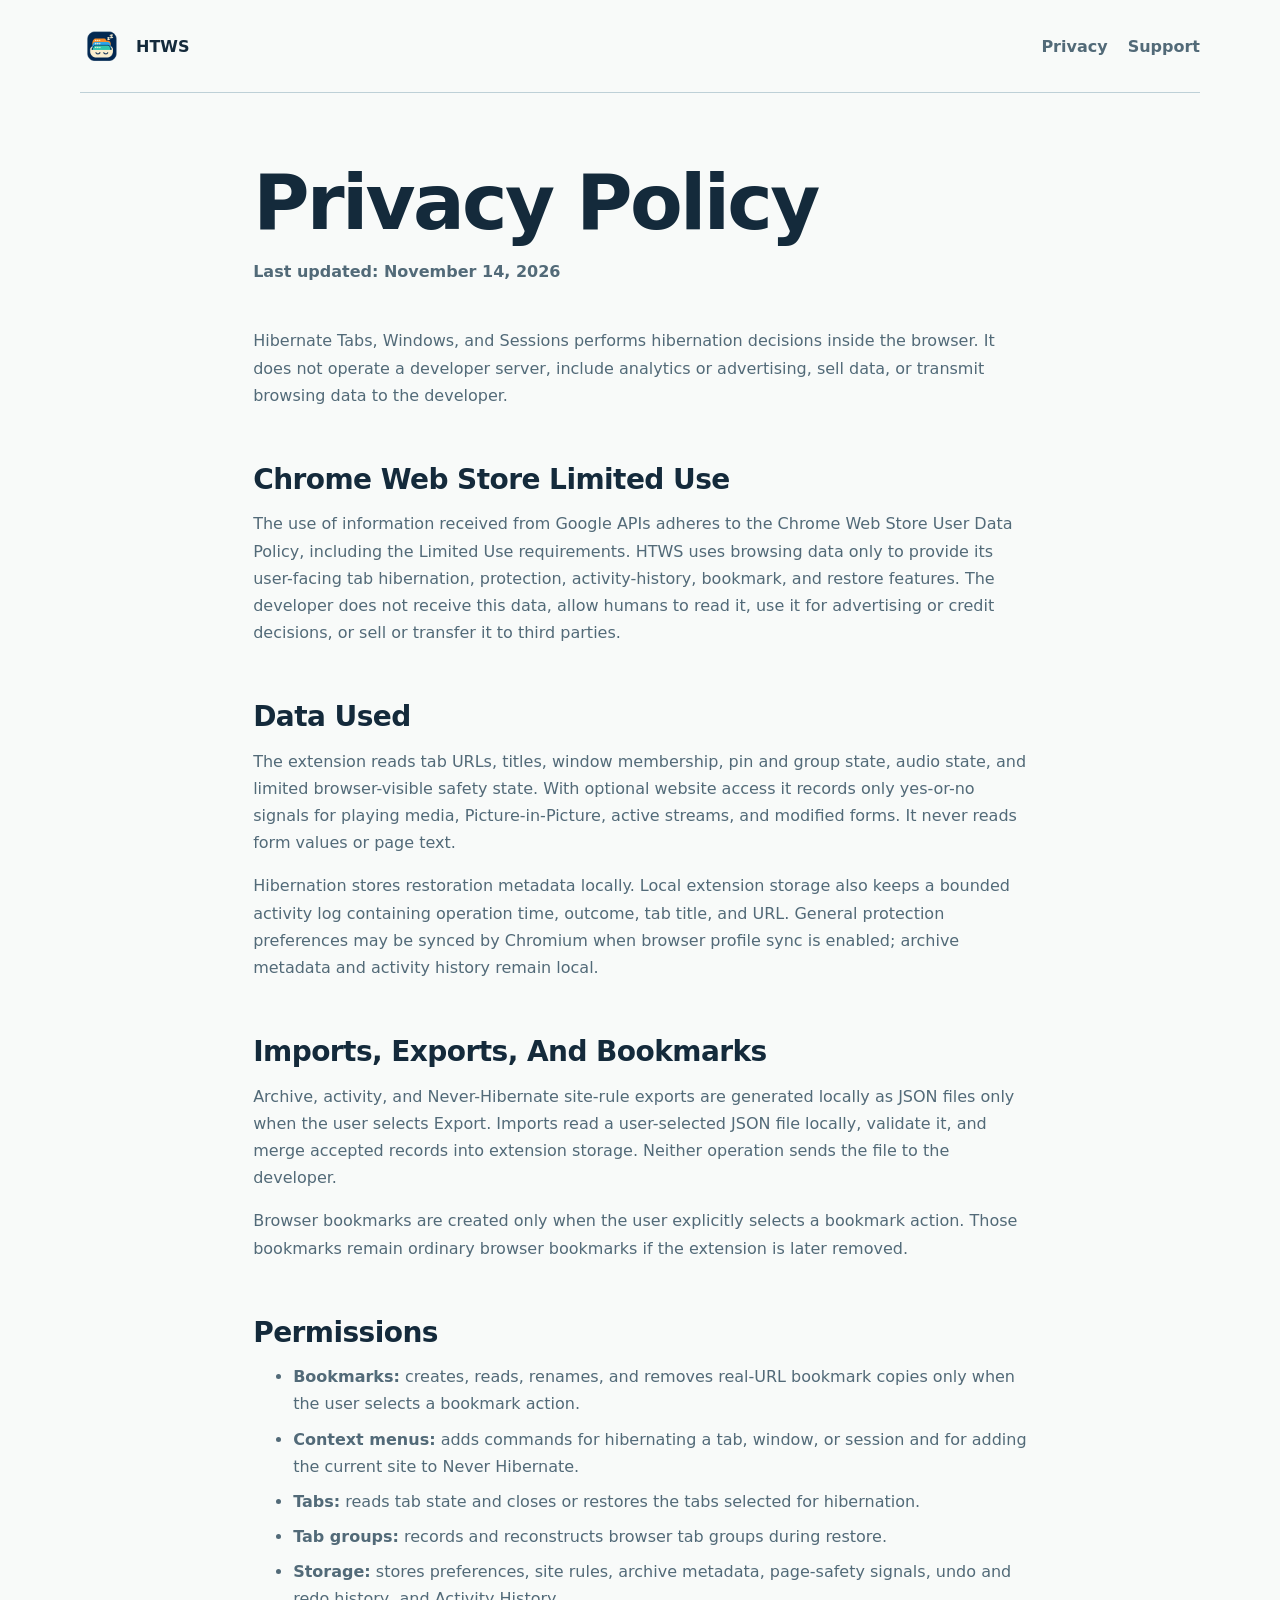
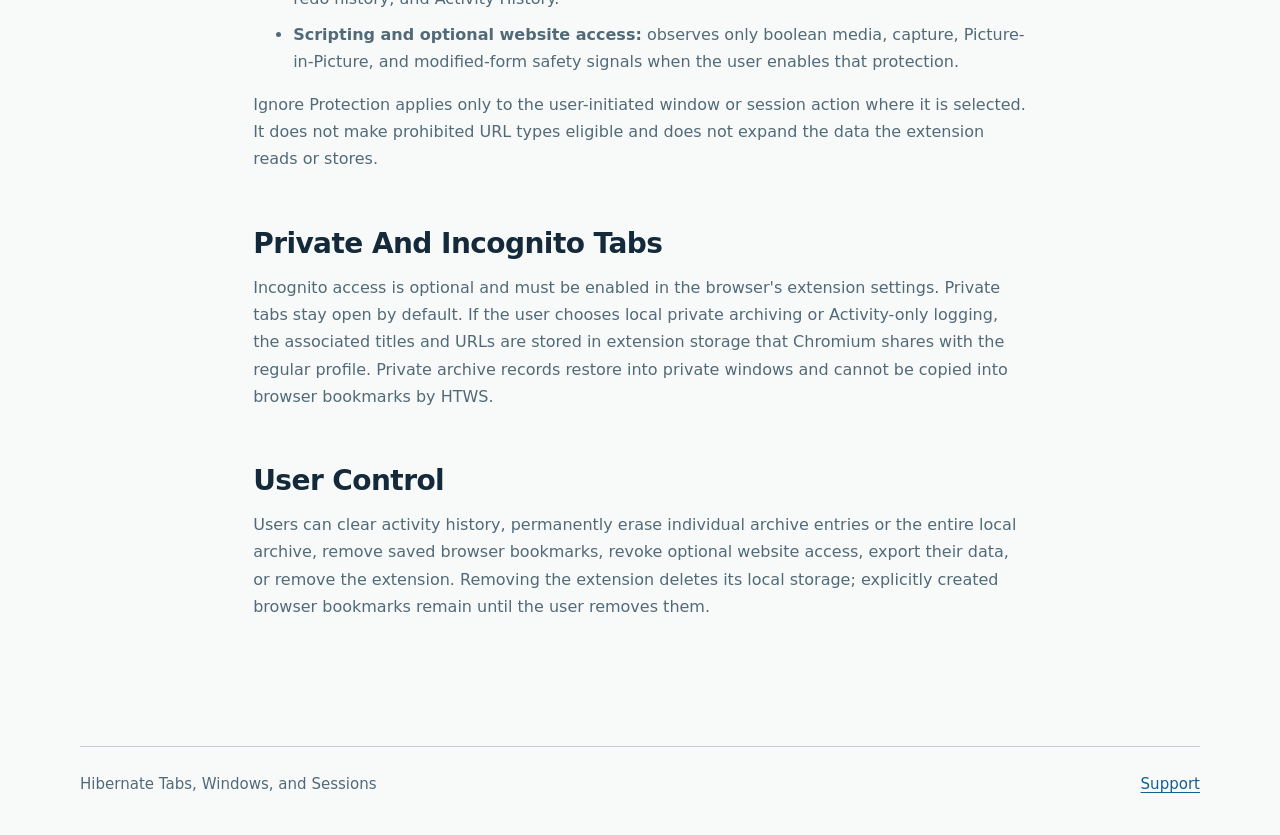
==== privacy.html @ d1ae0f8e "initial commit" ====
<!doctype html>
<html lang="en">
  <head>
    <meta charset="utf-8" />
    <meta name="viewport" content="width=device-width, initial-scale=1" />
    <title>Privacy Policy | HTWS</title>
    <link rel="icon" href="assets/icon-128.png" />
    <link rel="stylesheet" href="styles.css" />
  </head>
  <body>
    <header class="site-header">
      <a class="brand" href="index.html">
        <img src="assets/icon-128.png" alt="" />
        <span>HTWS</span>
      </a>
      <nav aria-label="Primary navigation">
        <a href="privacy.html" aria-current="page">Privacy</a>
        <a href="support.html">Support</a>
      </nav>
    </header>
    <main class="content">
      <h1>Privacy Policy</h1>
      <p class="updated">Last updated: November 14, 2026</p>

      <p>
        Hibernate Tabs, Windows, and Sessions performs hibernation decisions
        inside the browser. It does not operate a developer server, include
        analytics or advertising, sell data, or transmit browsing data to the
        developer.
      </p>

      <h2>Chrome Web Store Limited Use</h2>
      <p>
        The use of information received from Google APIs adheres to the Chrome
        Web Store User Data Policy, including the Limited Use requirements. HTWS
        uses browsing data only to provide its user-facing tab hibernation,
        protection, activity-history, bookmark, and restore features. The
        developer does not receive this data, allow humans to read it, use it
        for advertising or credit decisions, or sell or transfer it to third
        parties.
      </p>

      <h2>Data Used</h2>
      <p>
        The extension reads tab URLs, titles, window membership, pin and group
        state, audio state, and limited browser-visible safety state. With
        optional website access it records only yes-or-no signals for playing
        media, Picture-in-Picture, active streams, and modified forms. It never
        reads form values or page text.
      </p>
      <p>
        Hibernation stores restoration metadata locally. Local extension storage
        also keeps a bounded activity log containing operation time, outcome,
        tab title, and URL. General protection preferences may be synced by
        Chromium when browser profile sync is enabled; archive metadata and
        activity history remain local.
      </p>

      <h2>Imports, Exports, And Bookmarks</h2>
      <p>
        Archive, activity, and Never-Hibernate site-rule exports are generated
        locally as JSON files only when the user selects Export. Imports read a
        user-selected JSON file locally, validate it, and merge accepted records
        into extension storage. Neither operation sends the file to the
        developer.
      </p>
      <p>
        Browser bookmarks are created only when the user explicitly selects a
        bookmark action. Those bookmarks remain ordinary browser bookmarks if
        the extension is later removed.
      </p>

      <h2>Permissions</h2>
      <ul>
        <li>
          <strong>Bookmarks:</strong> creates, reads, renames, and removes
          real-URL bookmark copies only when the user selects a bookmark action.
        </li>
        <li>
          <strong>Context menus:</strong> adds commands for hibernating a tab,
          window, or session and for adding the current site to Never Hibernate.
        </li>
        <li>
          <strong>Tabs:</strong> reads tab state and closes or restores the tabs
          selected for hibernation.
        </li>
        <li>
          <strong>Tab groups:</strong> records and reconstructs browser tab
          groups during restore.
        </li>
        <li>
          <strong>Storage:</strong> stores preferences, site rules, archive
          metadata, page-safety signals, undo and redo history, and Activity
          History.
        </li>
        <li>
          <strong>Scripting and optional website access:</strong> observes only
          boolean media, capture, Picture-in-Picture, and modified-form safety
          signals when the user enables that protection.
        </li>
      </ul>
      <p>
        Ignore Protection applies only to the user-initiated window or session
        action where it is selected. It does not make prohibited URL types
        eligible and does not expand the data the extension reads or stores.
      </p>

      <h2>Private And Incognito Tabs</h2>
      <p>
        Incognito access is optional and must be enabled in the browser's
        extension settings. Private tabs stay open by default. If the user
        chooses local private archiving or Activity-only logging, the associated
        titles and URLs are stored in extension storage that Chromium shares
        with the regular profile. Private archive records restore into private
        windows and cannot be copied into browser bookmarks by HTWS.
      </p>

      <h2>User Control</h2>
      <p>
        Users can clear activity history, permanently erase individual archive
        entries or the entire local archive, remove saved browser bookmarks,
        revoke optional website access, export their data, or remove the
        extension. Removing the extension deletes its local storage; explicitly
        created browser bookmarks remain until the user removes them.
      </p>
    </main>
    <footer class="site-footer">
      <span>Hibernate Tabs, Windows, and Sessions</span>
      <a href="support.html">Support</a>
    </footer>
  </body>
</html>
---- styles.css ----
:root {
  color-scheme: light;
  --ink: #142a3b;
  --muted: #526a78;
  --deep-blue: #173a55;
  --soft-blue: #e7f0f3;
  --paper: #f8faf9;
  --teal: #42a99e;
  --orange: #ed9a4a;
  --yellow: #f1c44f;
  font-family: "Segoe UI", system-ui, sans-serif;
}

* {
  box-sizing: border-box;
}

body {
  margin: 0;
  color: var(--ink);
  background: var(--paper);
}

a {
  color: #155f8e;
  text-underline-offset: 0.2em;
}

a:hover,
a:focus-visible {
  color: #0f4568;
}

.site-header,
.site-footer,
main {
  width: min(1120px, calc(100% - 40px));
  margin-inline: auto;
}

.site-header {
  display: flex;
  align-items: center;
  justify-content: space-between;
  gap: 24px;
  padding-block: 24px;
  border-bottom: 1px solid #bed0d7;
}

.brand {
  display: flex;
  align-items: center;
  gap: 12px;
  color: var(--ink);
  font-weight: 750;
  text-decoration: none;
}

.brand img {
  width: 44px;
  height: 44px;
}

nav {
  display: flex;
  flex-wrap: wrap;
  gap: 20px;
}

nav a {
  color: var(--muted);
  font-weight: 650;
  text-decoration: none;
}

.hero {
  display: grid;
  grid-template-columns: minmax(0, 1.15fr) minmax(260px, 0.85fr);
  gap: clamp(40px, 8vw, 100px);
  align-items: center;
  min-height: 590px;
  padding-block: 72px;
}

.eyebrow {
  margin: 0 0 18px;
  color: #26677e;
  font-size: 0.9rem;
  font-weight: 750;
  letter-spacing: 0.08em;
  text-transform: uppercase;
}

h1,
h2 {
  margin: 0;
  letter-spacing: -0.035em;
}

h1 {
  max-width: 14ch;
  font-size: clamp(3.1rem, 7vw, 6.2rem);
  line-height: 0.98;
}

h2 {
  font-size: clamp(2rem, 4vw, 3.4rem);
  line-height: 1.05;
}

.lead {
  max-width: 62ch;
  margin: 28px 0 0;
  color: var(--muted);
  font-size: clamp(1.15rem, 2vw, 1.42rem);
  line-height: 1.6;
}

.hero-mark {
  display: grid;
  place-items: center;
  min-height: 360px;
  border-radius: 54px;
  background: var(--deep-blue);
}

.hero-mark img {
  width: min(64%, 280px);
  height: auto;
}

.feature-band {
  display: grid;
  grid-template-columns: repeat(3, 1fr);
  margin-block: 0 100px;
  border-block: 1px solid #bed0d7;
}

.feature {
  padding: 34px clamp(18px, 3vw, 38px);
}

.feature + .feature {
  border-left: 1px solid #bed0d7;
}

.feature strong {
  display: block;
  margin-bottom: 10px;
  font-size: 1.14rem;
}

.feature p,
.content p,
.content li {
  color: var(--muted);
  line-height: 1.7;
}

.content {
  max-width: 76ch;
  padding-block: 72px 110px;
}

.content h1 {
  max-width: none;
  margin-bottom: 18px;
  font-size: clamp(2.7rem, 6vw, 5rem);
}

.content h2 {
  margin-top: 56px;
  font-size: 1.75rem;
  letter-spacing: -0.02em;
}

.content li + li {
  margin-top: 8px;
}

.updated {
  margin-bottom: 42px;
  color: #26677e;
  font-weight: 700;
}

.site-footer {
  display: flex;
  justify-content: space-between;
  gap: 20px;
  padding-block: 28px 42px;
  border-top: 1px solid #bed0d7;
  color: var(--muted);
  font-size: 0.94rem;
}

@media (max-width: 760px) {
  .site-header,
  .site-footer {
    align-items: flex-start;
    flex-direction: column;
  }

  .hero {
    grid-template-columns: 1fr;
    min-height: auto;
  }

  .hero-mark {
    min-height: 300px;
  }

  .feature-band {
    grid-template-columns: 1fr;
  }

  .feature + .feature {
    border-top: 1px solid #bed0d7;
    border-left: 0;
  }
}
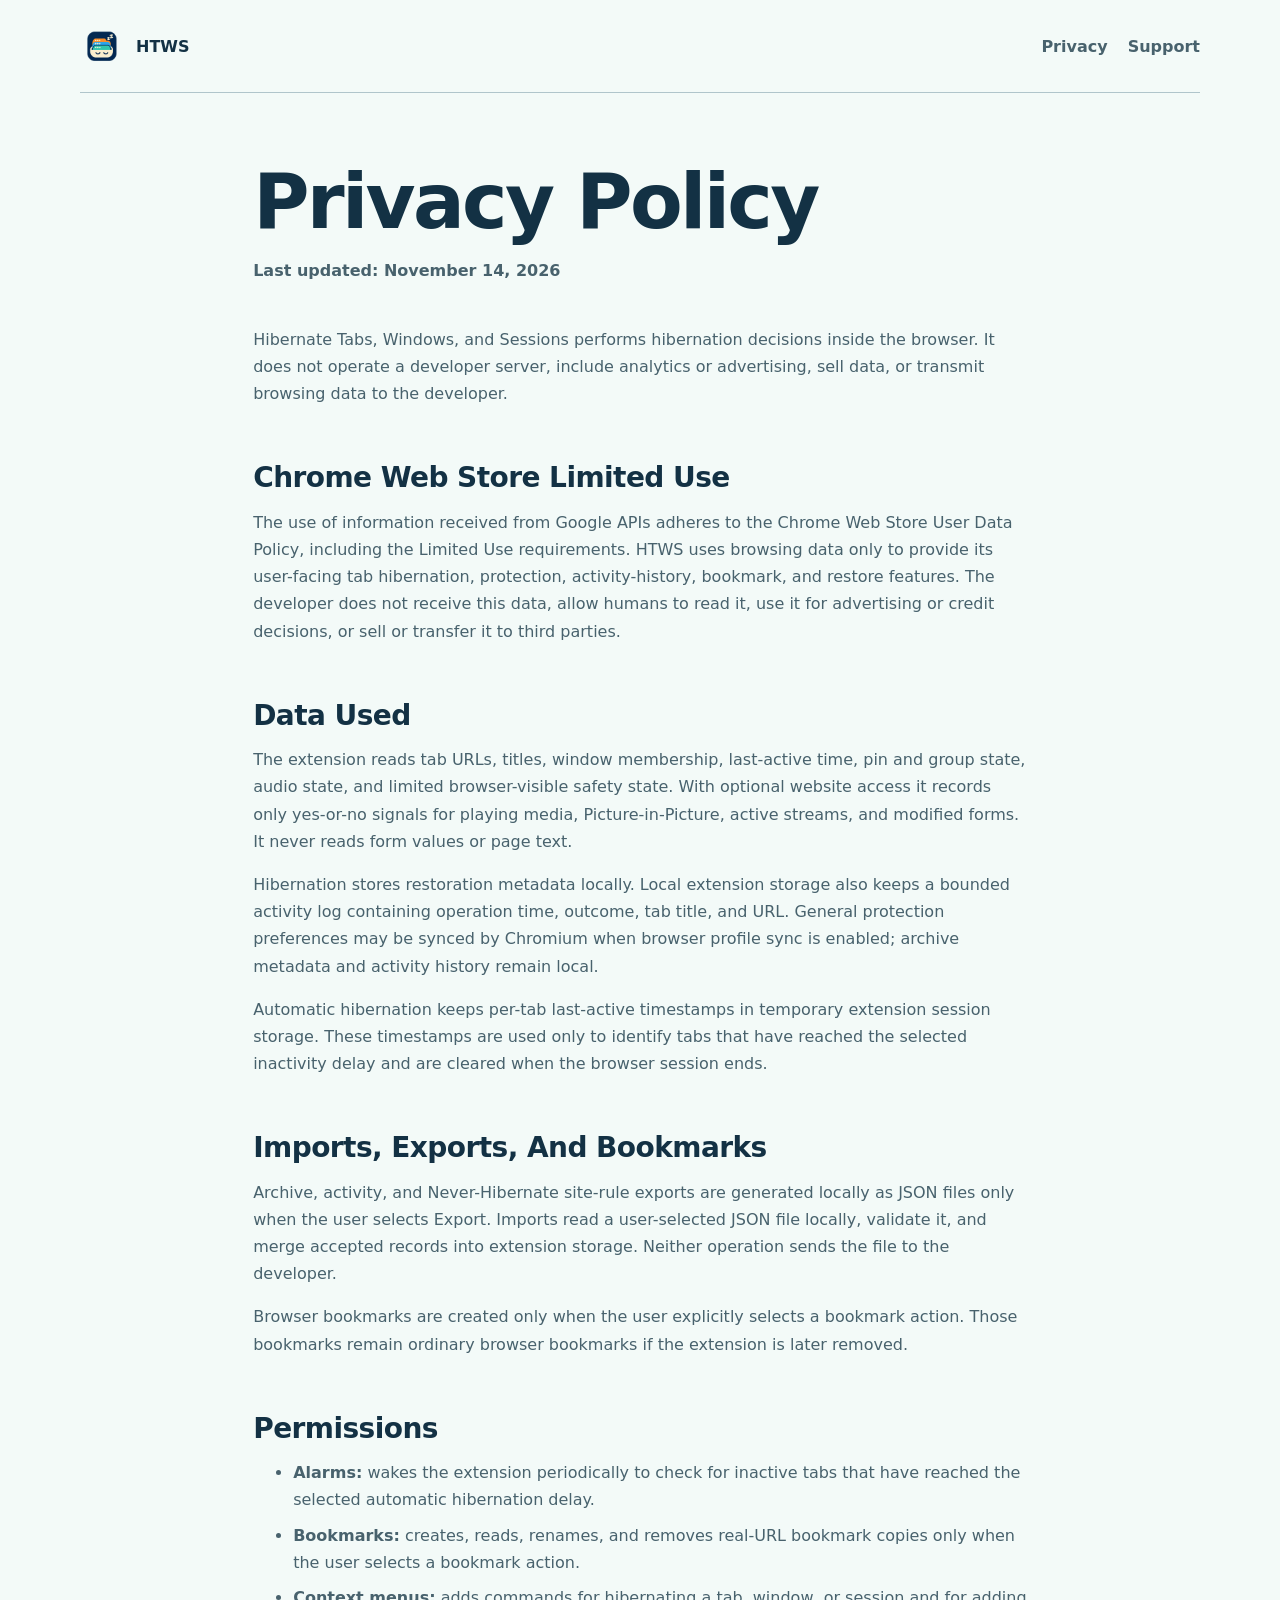
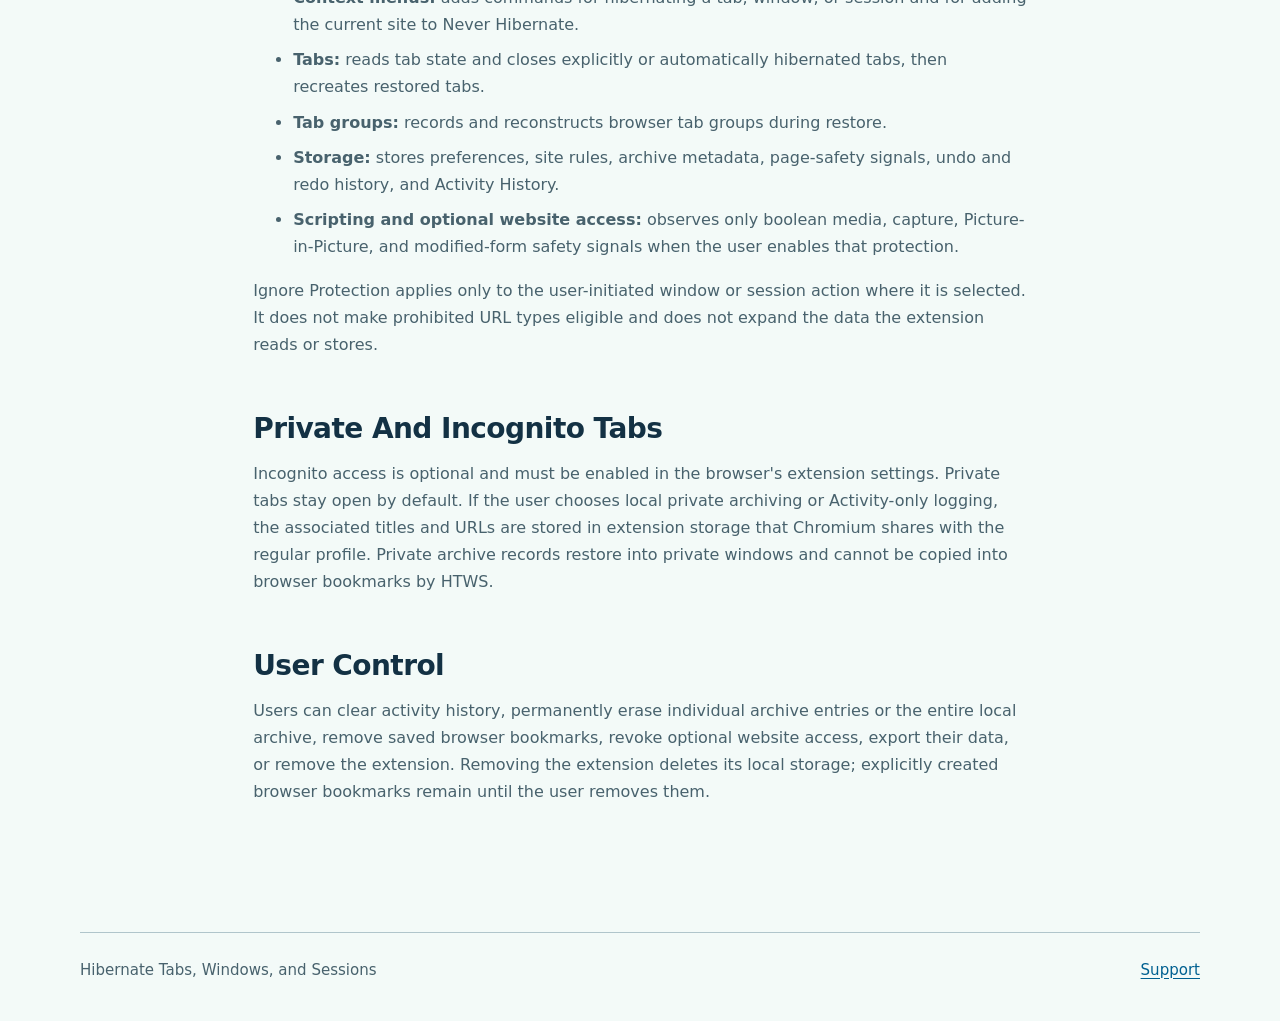
==== commit bbe1e8be: "add automatic tab hibernation" ====
--- a/privacy.html
+++ b/privacy.html
@@ -42,11 +42,11 @@
 
       <h2>Data Used</h2>
       <p>
-        The extension reads tab URLs, titles, window membership, pin and group
-        state, audio state, and limited browser-visible safety state. With
-        optional website access it records only yes-or-no signals for playing
-        media, Picture-in-Picture, active streams, and modified forms. It never
-        reads form values or page text.
+        The extension reads tab URLs, titles, window membership, last-active
+        time, pin and group state, audio state, and limited browser-visible
+        safety state. With optional website access it records only yes-or-no
+        signals for playing media, Picture-in-Picture, active streams, and
+        modified forms. It never reads form values or page text.
       </p>
       <p>
         Hibernation stores restoration metadata locally. Local extension storage
@@ -54,6 +54,12 @@
         tab title, and URL. General protection preferences may be synced by
         Chromium when browser profile sync is enabled; archive metadata and
         activity history remain local.
+      </p>
+      <p>
+        Automatic hibernation keeps per-tab last-active timestamps in temporary
+        extension session storage. These timestamps are used only to identify
+        tabs that have reached the selected inactivity delay and are cleared
+        when the browser session ends.
       </p>
 
       <h2>Imports, Exports, And Bookmarks</h2>
@@ -73,6 +79,11 @@
       <h2>Permissions</h2>
       <ul>
         <li>
+          <strong>Alarms:</strong> wakes the extension periodically to check for
+          inactive tabs that have reached the selected automatic hibernation
+          delay.
+        </li>
+        <li>
           <strong>Bookmarks:</strong> creates, reads, renames, and removes
           real-URL bookmark copies only when the user selects a bookmark action.
         </li>
@@ -81,8 +92,8 @@
           window, or session and for adding the current site to Never Hibernate.
         </li>
         <li>
-          <strong>Tabs:</strong> reads tab state and closes or restores the tabs
-          selected for hibernation.
+          <strong>Tabs:</strong> reads tab state and closes explicitly or
+          automatically hibernated tabs, then recreates restored tabs.
         </li>
         <li>
           <strong>Tab groups:</strong> records and reconstructs browser tab
--- a/styles.css
+++ b/styles.css
@@ -1,13 +1,12 @@
 :root {
   color-scheme: light;
-  --ink: #142a3b;
-  --muted: #526a78;
-  --deep-blue: #173a55;
-  --soft-blue: #e7f0f3;
-  --paper: #f8faf9;
-  --teal: #42a99e;
-  --orange: #ed9a4a;
-  --yellow: #f1c44f;
+  --ink: oklch(30% 0.05 240deg);
+  --muted: oklch(48% 0.035 225deg);
+  --deep-blue: oklch(29% 0.09 245deg);
+  --soft-blue: oklch(94% 0.02 220deg);
+  --paper: oklch(98% 0.008 175deg);
+  --teal: oklch(68% 0.12 180deg);
+  --rule: oklch(81% 0.025 215deg);
   font-family: "Segoe UI", system-ui, sans-serif;
 }
 
@@ -22,13 +21,13 @@
 }
 
 a {
-  color: #155f8e;
+  color: oklch(46% 0.12 235deg);
   text-underline-offset: 0.2em;
 }
 
 a:hover,
 a:focus-visible {
-  color: #0f4568;
+  color: oklch(36% 0.1 235deg);
 }
 
 .site-header,
@@ -44,7 +43,7 @@
   justify-content: space-between;
   gap: 24px;
   padding-block: 24px;
-  border-bottom: 1px solid #bed0d7;
+  border-bottom: 1px solid var(--rule);
 }
 
 .brand {
@@ -75,16 +74,19 @@
 
 .hero {
   display: grid;
-  grid-template-columns: minmax(0, 1.15fr) minmax(260px, 0.85fr);
-  gap: clamp(40px, 8vw, 100px);
-  align-items: center;
-  min-height: 590px;
-  padding-block: 72px;
+  grid-template-columns: minmax(0, 0.95fr) minmax(360px, 1.05fr);
+  gap: clamp(44px, 7vw, 92px);
+  align-items: start;
+  padding-block: clamp(18px, 2vw, 28px) clamp(56px, 7vw, 88px);
+}
+
+.hero-copy {
+  padding-block: 0;
 }
 
 .eyebrow {
   margin: 0 0 18px;
-  color: #26677e;
+  color: oklch(48% 0.1 215deg);
   font-size: 0.9rem;
   font-weight: 750;
   letter-spacing: 0.08em;
@@ -98,9 +100,9 @@
 }
 
 h1 {
-  max-width: 14ch;
-  font-size: clamp(3.1rem, 7vw, 6.2rem);
-  line-height: 0.98;
+  max-width: 15ch;
+  font-size: clamp(3.25rem, 4.8vw, 4.35rem);
+  line-height: 0.96;
 }
 
 h2 {
@@ -109,31 +111,42 @@
 }
 
 .lead {
-  max-width: 62ch;
-  margin: 28px 0 0;
-  color: var(--muted);
-  font-size: clamp(1.15rem, 2vw, 1.42rem);
-  line-height: 1.6;
-}
-
-.hero-mark {
-  display: grid;
-  place-items: center;
-  min-height: 360px;
-  border-radius: 54px;
+  max-width: 55ch;
+  margin: 30px 0 0;
+  color: var(--muted);
+  font-size: clamp(1.12rem, 1.7vw, 1.34rem);
+  line-height: 1.58;
+}
+
+.hero-visual {
+  margin: 0;
+}
+
+.hero-visual img {
+  display: block;
+  width: 100%;
+  height: clamp(330px, 31vw, 370px);
+  border-radius: clamp(24px, 4vw, 46px);
   background: var(--deep-blue);
-}
-
-.hero-mark img {
-  width: min(64%, 280px);
-  height: auto;
+  object-fit: cover;
+  object-position: center;
+  box-shadow: 0 28px 70px oklch(26% 0.07 240deg / 20%);
+}
+
+.hero-visual figcaption {
+  max-width: none;
+  margin: 14px auto 0;
+  color: var(--muted);
+  font-size: 0.85rem;
+  line-height: 1.5;
+  text-align: center;
 }
 
 .feature-band {
   display: grid;
   grid-template-columns: repeat(3, 1fr);
-  margin-block: 0 100px;
-  border-block: 1px solid #bed0d7;
+  margin-block: 0 clamp(80px, 10vw, 128px);
+  border-block: 1px solid var(--rule);
 }
 
 .feature {
@@ -141,7 +154,16 @@
 }
 
 .feature + .feature {
-  border-left: 1px solid #bed0d7;
+  border-left: 1px solid var(--rule);
+}
+
+.feature-kicker {
+  display: block;
+  margin-bottom: 24px;
+  color: oklch(54% 0.11 195deg);
+  font-size: 0.78rem;
+  font-weight: 800;
+  letter-spacing: 0.12em;
 }
 
 .feature strong {
@@ -180,7 +202,7 @@
 
 .updated {
   margin-bottom: 42px;
-  color: #26677e;
+  color: oklch(48% 0.1 215deg);
   font-weight: 700;
 }
 
@@ -189,7 +211,7 @@
   justify-content: space-between;
   gap: 20px;
   padding-block: 28px 42px;
-  border-top: 1px solid #bed0d7;
+  border-top: 1px solid var(--rule);
   color: var(--muted);
   font-size: 0.94rem;
 }
@@ -203,11 +225,21 @@
 
   .hero {
     grid-template-columns: 1fr;
-    min-height: auto;
-  }
-
-  .hero-mark {
-    min-height: 300px;
+    gap: 46px;
+    padding-block: 24px 72px;
+  }
+
+  h1 {
+    max-width: 13ch;
+  }
+
+  .hero-copy {
+    padding-block: 0;
+  }
+
+  .hero-visual img {
+    height: auto;
+    aspect-ratio: 4 / 3;
   }
 
   .feature-band {
@@ -215,7 +247,7 @@
   }
 
   .feature + .feature {
-    border-top: 1px solid #bed0d7;
+    border-top: 1px solid var(--rule);
     border-left: 0;
   }
 }
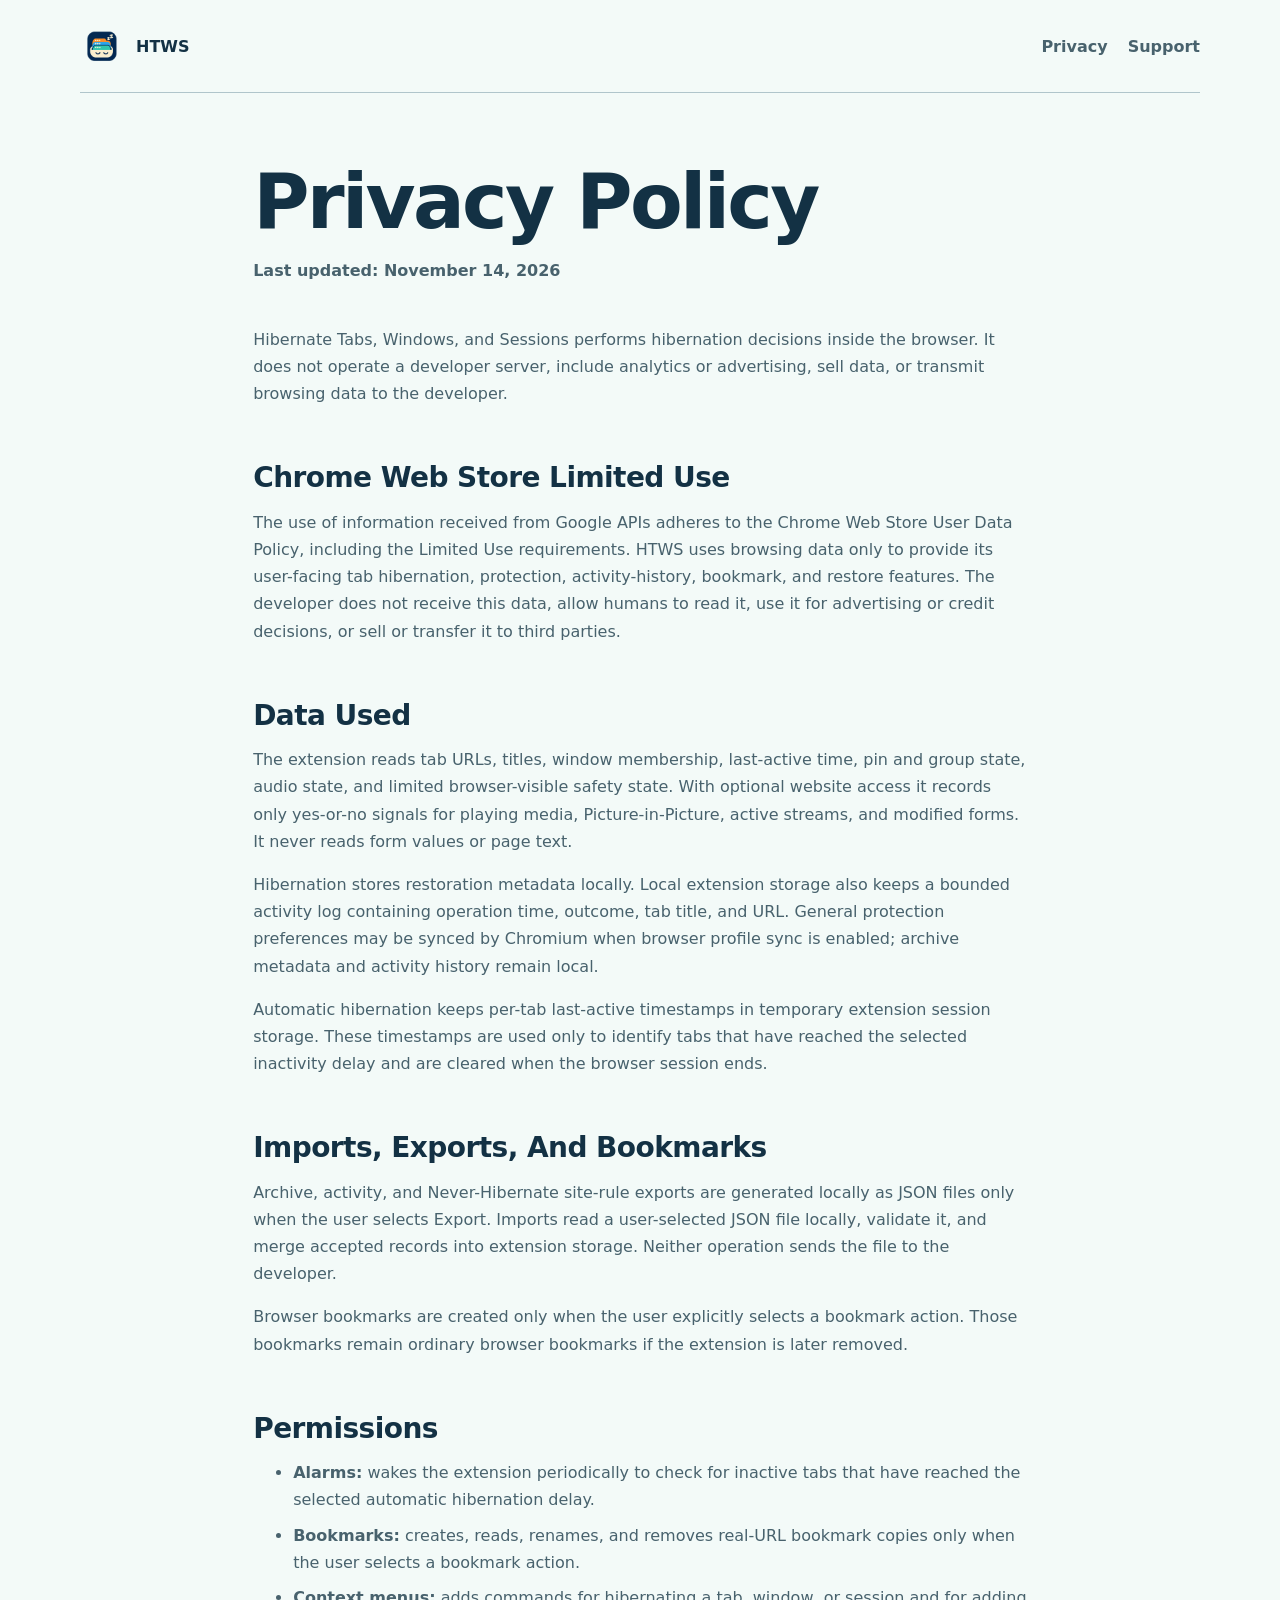
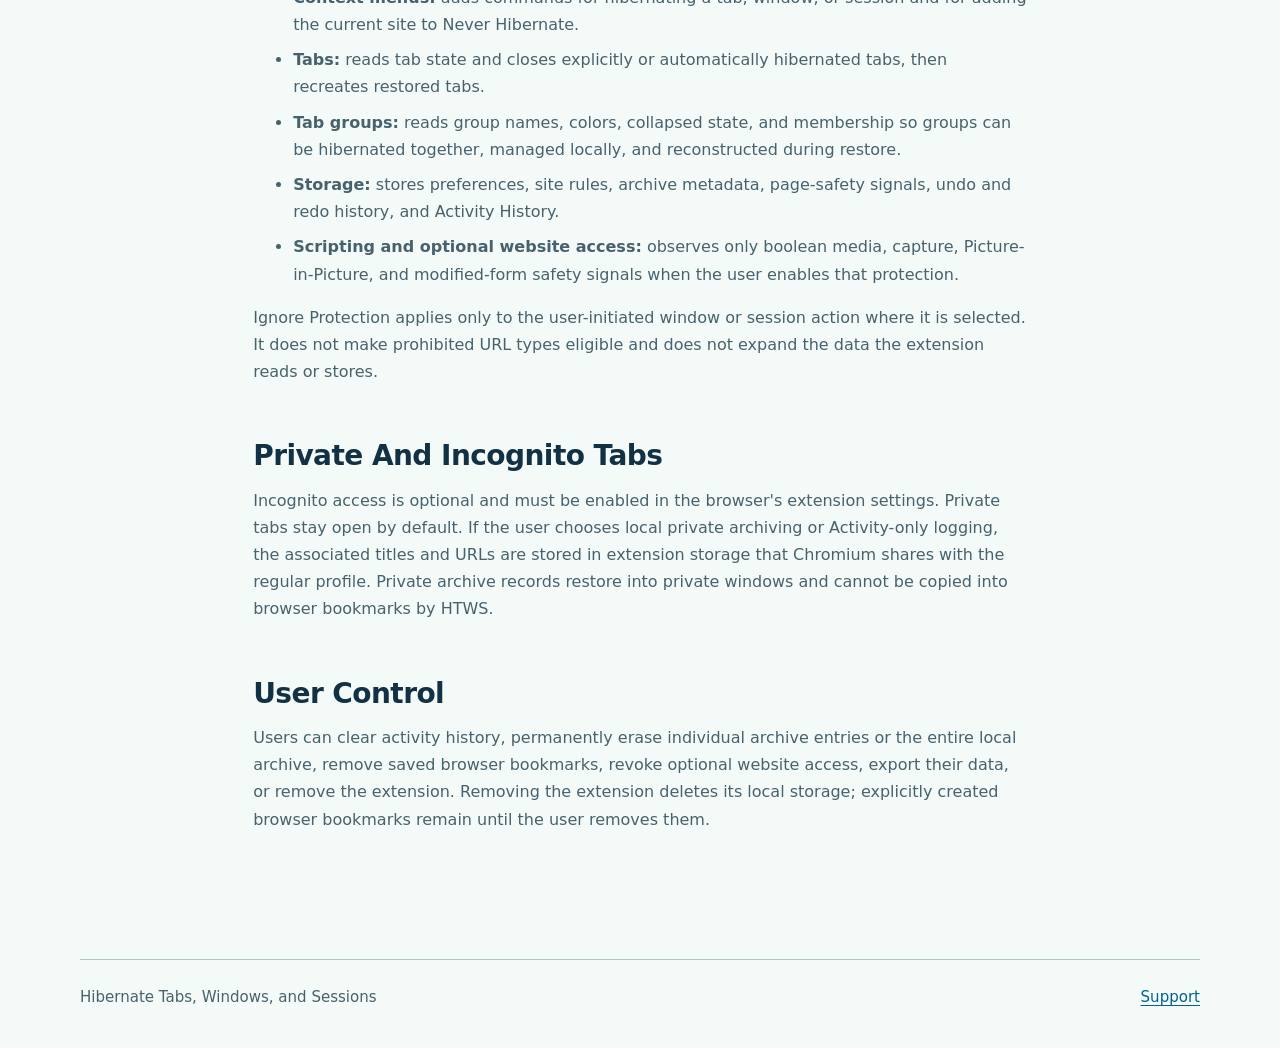
==== commit d835045a: "preserve grouped tabs during hibernation" ====
--- a/privacy.html
+++ b/privacy.html
@@ -96,8 +96,9 @@
           automatically hibernated tabs, then recreates restored tabs.
         </li>
         <li>
-          <strong>Tab groups:</strong> records and reconstructs browser tab
-          groups during restore.
+          <strong>Tab groups:</strong> reads group names, colors, collapsed
+          state, and membership so groups can be hibernated together, managed
+          locally, and reconstructed during restore.
         </li>
         <li>
           <strong>Storage:</strong> stores preferences, site rules, archive
